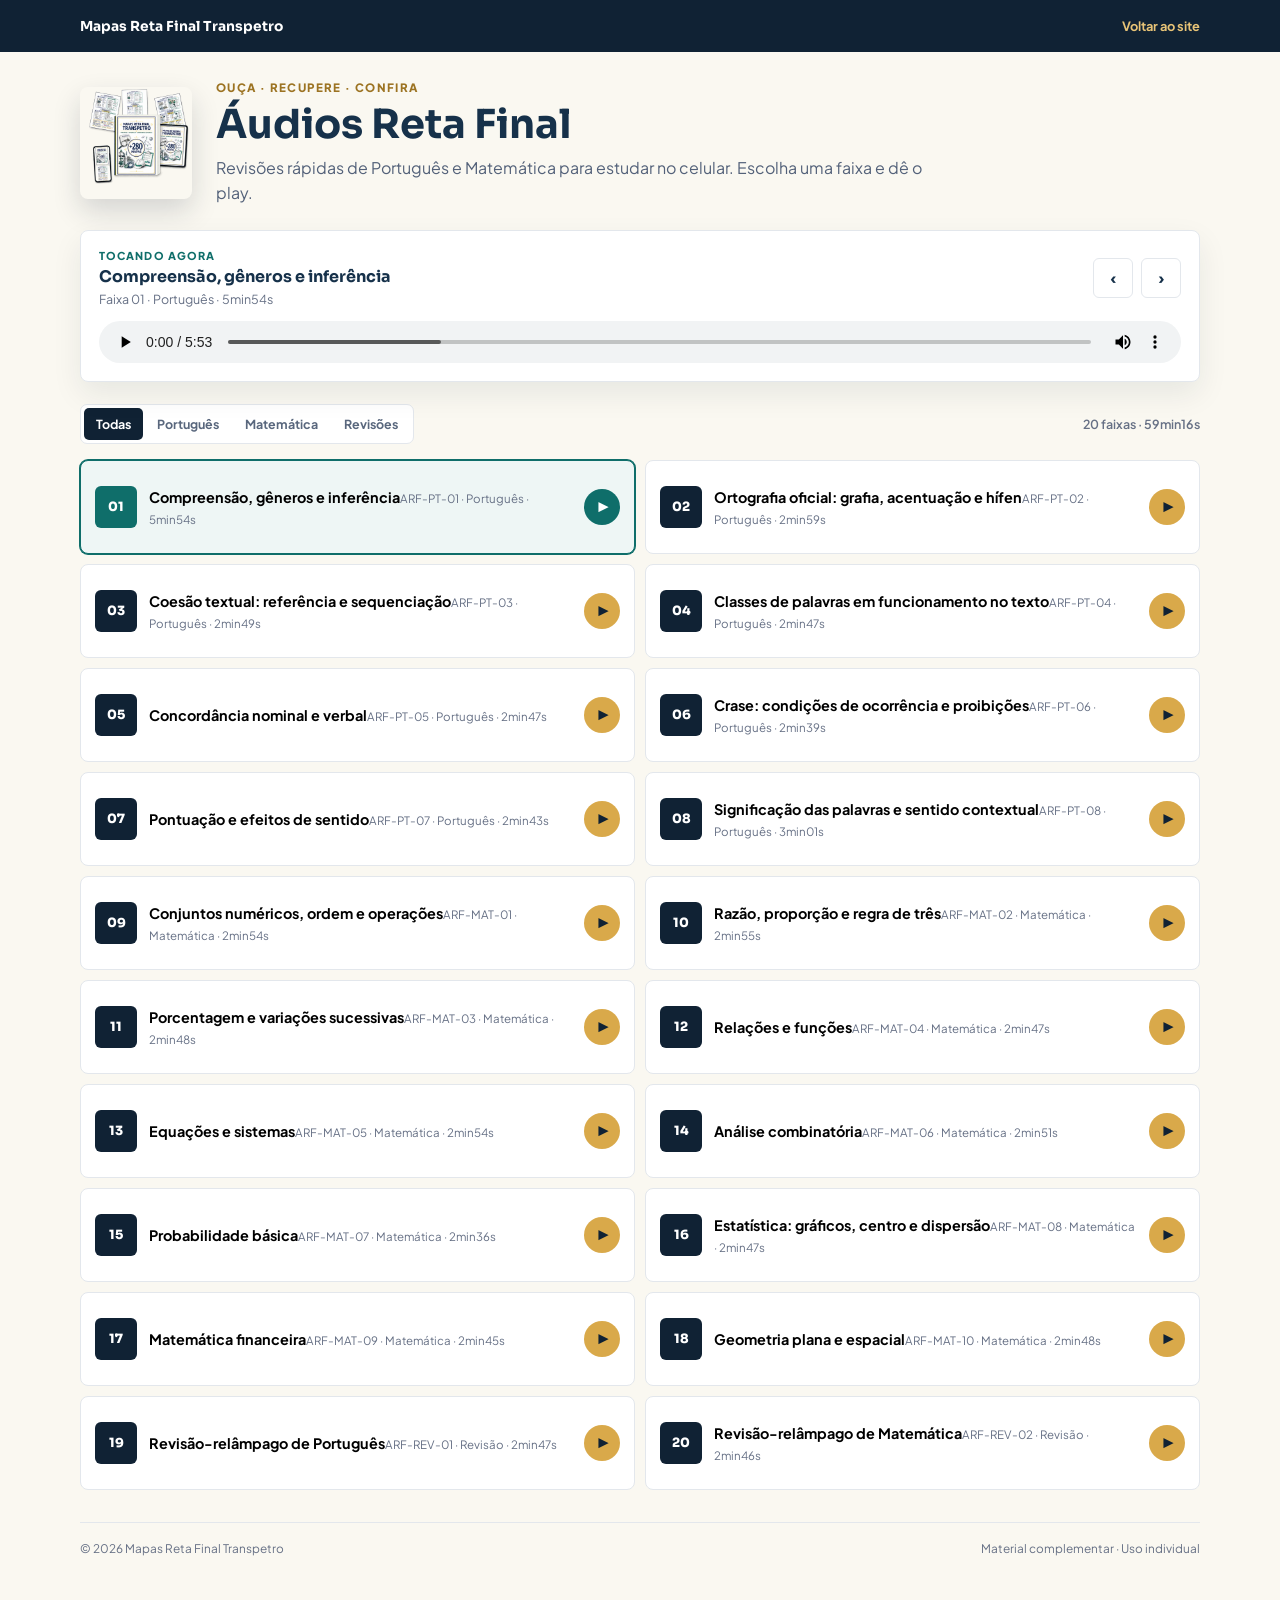
==== audios/index.html @ d71b15b5 "Adiciona player dos Audios Reta Final" ====
<!DOCTYPE html>
<html lang="pt-BR">
<head>
  <meta charset="UTF-8">
  <meta name="viewport" content="width=device-width, initial-scale=1.0">
  <meta name="theme-color" content="#102234">
  <meta name="description" content="Player dos Áudios Reta Final Transpetro: revisões de Português e Matemática baseadas no edital e nos mapas.">
  <title>Áudios Reta Final | Mapas Reta Final Transpetro</title>
  <link rel="preconnect" href="https://fonts.googleapis.com">
  <link rel="preconnect" href="https://fonts.gstatic.com" crossorigin>
  <link href="https://fonts.googleapis.com/css2?family=Plus+Jakarta+Sans:wght@400;500;600;700;800&family=Sora:wght@600;700;800&display=swap" rel="stylesheet">
  <style>
    :root{
      --navy:#102234;
      --ink:#16314a;
      --teal:#0f6e6a;
      --teal-dark:#0b5652;
      --gold:#d9a94a;
      --paper:#faf8f1;
      --white:#fff;
      --muted:#667085;
      --line:#e3e7ec;
      --soft:#eef6f5;
    }
    *{box-sizing:border-box}
    html{scroll-behavior:smooth}
    body{margin:0;background:var(--paper);color:var(--ink);font-family:"Plus Jakarta Sans",system-ui,sans-serif;letter-spacing:0;-webkit-font-smoothing:antialiased}
    button,a{font:inherit}
    button{cursor:pointer}
    .topbar{background:var(--navy);color:#fff}
    .topbar-inner{width:min(1120px,calc(100% - 32px));margin:auto;min-height:52px;display:flex;align-items:center;justify-content:space-between;gap:16px}
    .brand-mini{font-family:"Sora",sans-serif;font-weight:700;font-size:.86rem}
    .back{color:#e8c477;text-decoration:none;font-size:.8rem;font-weight:700}
    .shell{width:min(1120px,calc(100% - 32px));margin:auto;padding:28px 0 56px}
    .intro{display:grid;grid-template-columns:112px minmax(0,1fr);gap:24px;align-items:center;margin-bottom:24px}
    .cover{width:112px;aspect-ratio:1;object-fit:cover;border-radius:8px;box-shadow:0 12px 28px rgba(16,34,52,.16)}
    .eyebrow{margin:0 0 8px;color:#9c7322;font-weight:800;font-size:.72rem;text-transform:uppercase;letter-spacing:.12em}
    h1{margin:0;font-family:"Sora",sans-serif;font-size:2.5rem;line-height:1.08;letter-spacing:0}
    .lead{margin:10px 0 0;color:#536179;line-height:1.55;max-width:720px}
    .player{background:var(--white);border:1px solid var(--line);border-radius:8px;padding:18px;box-shadow:0 12px 30px rgba(16,34,52,.08);display:grid;grid-template-columns:minmax(0,1fr) auto;gap:14px 20px;align-items:center;margin-bottom:22px;position:sticky;top:10px;z-index:5}
    .now-label{font-size:.68rem;font-weight:800;text-transform:uppercase;color:var(--teal);letter-spacing:.1em;margin-bottom:5px}
    .now-title{font-family:"Sora",sans-serif;font-weight:700;line-height:1.25}
    .now-meta{font-size:.78rem;color:var(--muted);margin-top:4px}
    audio{width:100%;height:42px;grid-column:1/-1}
    .nav-controls{display:flex;gap:8px}
    .icon-btn{width:40px;height:40px;border:1px solid var(--line);border-radius:6px;background:#fff;color:var(--ink);font-weight:800;display:grid;place-items:center;transition:.15s}
    .icon-btn:hover{border-color:var(--teal);color:var(--teal);background:var(--soft)}
    .toolbar{display:flex;justify-content:space-between;align-items:center;gap:14px;margin-bottom:16px}
    .tabs{display:inline-flex;border:1px solid var(--line);border-radius:7px;background:#fff;padding:3px;gap:2px}
    .tab{border:0;background:transparent;color:#59677d;border-radius:5px;padding:8px 12px;font-size:.78rem;font-weight:700;white-space:nowrap}
    .tab.active{background:var(--navy);color:#fff}
    .count{font-size:.78rem;color:var(--muted);font-weight:600}
    .track-list{display:grid;grid-template-columns:repeat(2,minmax(0,1fr));gap:10px}
    .track{min-height:94px;background:#fff;border:1px solid var(--line);border-radius:8px;padding:14px;display:grid;grid-template-columns:42px minmax(0,1fr) auto;gap:12px;align-items:center;text-align:left;transition:.16s}
    .track:hover{border-color:#b6c2cd;box-shadow:0 8px 20px rgba(16,34,52,.07);transform:translateY(-1px)}
    .track.active{border-color:var(--teal);background:var(--soft);box-shadow:0 0 0 1px var(--teal)}
    .track-number{width:42px;height:42px;border-radius:6px;background:var(--navy);color:#fff;display:grid;place-items:center;font-family:"Sora",sans-serif;font-size:.8rem;font-weight:800}
    .track.active .track-number{background:var(--teal)}
    .track-title{font-weight:700;line-height:1.25;font-size:.9rem}
    .track-meta{font-size:.72rem;color:var(--muted);margin-top:5px}
    .play{width:36px;height:36px;border:0;border-radius:50%;background:var(--gold);color:var(--navy);display:grid;place-items:center;font-size:.82rem;padding-left:2px}
    .track.active .play{background:var(--teal);color:#fff}
    .empty{display:none;padding:32px;text-align:center;color:var(--muted)}
    footer{margin-top:32px;padding-top:18px;border-top:1px solid var(--line);display:flex;justify-content:space-between;gap:16px;color:var(--muted);font-size:.74rem}
    @media(max-width:760px){
      .shell{width:min(100% - 24px,620px);padding-top:20px}
      .topbar-inner{width:calc(100% - 24px)}
      .intro{grid-template-columns:78px minmax(0,1fr);gap:14px;margin-bottom:18px}
      .cover{width:78px}
      .lead{font-size:.86rem;margin-top:7px}
      .player{top:6px;padding:14px;grid-template-columns:minmax(0,1fr) auto}
      .track-list{grid-template-columns:1fr}
      .toolbar{align-items:flex-start;flex-direction:column}
      .tabs{width:100%;overflow-x:auto}
      .tab{flex:1}
      footer{flex-direction:column}
    }
    @media(max-width:430px){
      .intro{grid-template-columns:1fr}
      .cover{width:72px}
      h1{font-size:1.55rem}
      .player{position:relative;top:auto}
      .track{grid-template-columns:38px minmax(0,1fr) 34px;padding:12px;gap:10px}
      .track-number{width:38px;height:38px}
      .play{width:34px;height:34px}
    }
  </style>
</head>
<body>
  <header class="topbar">
    <div class="topbar-inner">
      <div class="brand-mini">Mapas Reta Final Transpetro</div>
      <a class="back" href="../">Voltar ao site</a>
    </div>
  </header>

  <main class="shell">
    <section class="intro" aria-labelledby="page-title">
      <img class="cover" src="../hero-geral-480.webp" alt="Mapas Reta Final Transpetro">
      <div>
        <p class="eyebrow">Ouça · Recupere · Confira</p>
        <h1 id="page-title">Áudios Reta Final</h1>
        <p class="lead">Revisões rápidas de Português e Matemática para estudar no celular. Escolha uma faixa e dê o play.</p>
      </div>
    </section>

    <section class="player" aria-label="Player de áudio">
      <div>
        <div class="now-label">Tocando agora</div>
        <div class="now-title" id="nowTitle">Compreensão, gêneros e inferência</div>
        <div class="now-meta" id="nowMeta">Faixa 01 · Português · 5min54s</div>
      </div>
      <div class="nav-controls">
        <button class="icon-btn" id="prevBtn" type="button" title="Faixa anterior" aria-label="Faixa anterior">‹</button>
        <button class="icon-btn" id="nextBtn" type="button" title="Próxima faixa" aria-label="Próxima faixa">›</button>
      </div>
      <audio id="audioPlayer" controls preload="metadata">
        <source id="audioSource" src="faixas/01-ARF-PT-01-compreensao-generos-inferencia.mp3" type="audio/mpeg">
        Seu navegador não oferece suporte à reprodução de áudio.
      </audio>
    </section>

    <div class="toolbar">
      <div class="tabs" role="tablist" aria-label="Filtrar módulo">
        <button class="tab active" type="button" data-filter="all">Todas</button>
        <button class="tab" type="button" data-filter="pt">Português</button>
        <button class="tab" type="button" data-filter="mat">Matemática</button>
        <button class="tab" type="button" data-filter="rev">Revisões</button>
      </div>
      <div class="count" id="trackCount">20 faixas · 59min16s</div>
    </div>

    <section class="track-list" id="trackList" aria-label="Lista de faixas"></section>
    <div class="empty" id="emptyState">Nenhuma faixa encontrada.</div>

    <footer>
      <span>© 2026 Mapas Reta Final Transpetro</span>
      <span>Material complementar · Uso individual</span>
    </footer>
  </main>

  <script>
    const tracks = [
      {group:'pt', code:'ARF-PT-01', title:'Compreensão, gêneros e inferência', duration:'5min54s', file:'01-ARF-PT-01-compreensao-generos-inferencia.mp3'},
      {group:'pt', code:'ARF-PT-02', title:'Ortografia oficial: grafia, acentuação e hífen', duration:'2min59s', file:'02-arf-pt-02-ortografia-oficial-grafia-acentuacao-e-hifen.mp3'},
      {group:'pt', code:'ARF-PT-03', title:'Coesão textual: referência e sequenciação', duration:'2min49s', file:'03-arf-pt-03-coesao-textual-referencia-e-sequenciacao.mp3'},
      {group:'pt', code:'ARF-PT-04', title:'Classes de palavras em funcionamento no texto', duration:'2min47s', file:'04-arf-pt-04-classes-de-palavras-em-funcionamento-no-texto.mp3'},
      {group:'pt', code:'ARF-PT-05', title:'Concordância nominal e verbal', duration:'2min47s', file:'05-arf-pt-05-concordancia-nominal-e-verbal.mp3'},
      {group:'pt', code:'ARF-PT-06', title:'Crase: condições de ocorrência e proibições', duration:'2min39s', file:'06-arf-pt-06-crase-condicoes-de-ocorrencia-e-proibicoes.mp3'},
      {group:'pt', code:'ARF-PT-07', title:'Pontuação e efeitos de sentido', duration:'2min43s', file:'07-arf-pt-07-pontuacao-e-efeitos-de-sentido.mp3'},
      {group:'pt', code:'ARF-PT-08', title:'Significação das palavras e sentido contextual', duration:'3min01s', file:'08-arf-pt-08-significacao-das-palavras-e-sentido-contextual.mp3'},
      {group:'mat', code:'ARF-MAT-01', title:'Conjuntos numéricos, ordem e operações', duration:'2min54s', file:'09-arf-mat-01-conjuntos-numericos-ordem-e-operacoes.mp3'},
      {group:'mat', code:'ARF-MAT-02', title:'Razão, proporção e regra de três', duration:'2min55s', file:'10-arf-mat-02-razao-proporcao-e-regra-de-tres.mp3'},
      {group:'mat', code:'ARF-MAT-03', title:'Porcentagem e variações sucessivas', duration:'2min48s', file:'11-arf-mat-03-porcentagem-e-variacoes-sucessivas.mp3'},
      {group:'mat', code:'ARF-MAT-04', title:'Relações e funções', duration:'2min47s', file:'12-arf-mat-04-relacoes-e-funcoes.mp3'},
      {group:'mat', code:'ARF-MAT-05', title:'Equações e sistemas', duration:'2min54s', file:'13-arf-mat-05-equacoes-e-sistemas.mp3'},
      {group:'mat', code:'ARF-MAT-06', title:'Análise combinatória', duration:'2min51s', file:'14-arf-mat-06-analise-combinatoria.mp3'},
      {group:'mat', code:'ARF-MAT-07', title:'Probabilidade básica', duration:'2min36s', file:'15-arf-mat-07-probabilidade-basica.mp3'},
      {group:'mat', code:'ARF-MAT-08', title:'Estatística: gráficos, centro e dispersão', duration:'2min47s', file:'16-arf-mat-08-estatistica-graficos-centro-e-dispersao.mp3'},
      {group:'mat', code:'ARF-MAT-09', title:'Matemática financeira', duration:'2min45s', file:'17-arf-mat-09-matematica-financeira.mp3'},
      {group:'mat', code:'ARF-MAT-10', title:'Geometria plana e espacial', duration:'2min48s', file:'18-arf-mat-10-geometria-plana-e-espacial.mp3'},
      {group:'rev', code:'ARF-REV-01', title:'Revisão-relâmpago de Português', duration:'2min47s', file:'19-arf-rev-01-revisao-relampago-de-portugues.mp3'},
      {group:'rev', code:'ARF-REV-02', title:'Revisão-relâmpago de Matemática', duration:'2min46s', file:'20-arf-rev-02-revisao-relampago-de-matematica.mp3'}
    ];

    const labels = {pt:'Português', mat:'Matemática', rev:'Revisão'};
    const player = document.getElementById('audioPlayer');
    const source = document.getElementById('audioSource');
    const list = document.getElementById('trackList');
    const nowTitle = document.getElementById('nowTitle');
    const nowMeta = document.getElementById('nowMeta');
    const count = document.getElementById('trackCount');
    let current = 0;
    let filter = 'all';

    function render(){
      const visible = tracks.map((track,index)=>({track,index})).filter(item=>filter==='all'||item.track.group===filter);
      list.innerHTML = visible.map(({track,index})=>`
        <button class="track ${index===current?'active':''}" type="button" data-index="${index}" aria-label="Ouvir ${track.title}">
          <span class="track-number">${String(index+1).padStart(2,'0')}</span>
          <span><span class="track-title">${track.title}</span><span class="track-meta">${track.code} · ${labels[track.group]} · ${track.duration}</span></span>
          <span class="play" aria-hidden="true">▶</span>
        </button>`).join('');
      count.textContent = filter==='all' ? '20 faixas · 59min16s' : `${visible.length} faixas`;
      document.getElementById('emptyState').style.display = visible.length ? 'none' : 'block';
      list.querySelectorAll('.track').forEach(button=>button.addEventListener('click',()=>selectTrack(Number(button.dataset.index),true)));
    }

    function selectTrack(index, autoplay){
      current = (index + tracks.length) % tracks.length;
      const track = tracks[current];
      source.src = `faixas/${track.file}`;
      player.load();
      nowTitle.textContent = track.title;
      nowMeta.textContent = `Faixa ${String(current+1).padStart(2,'0')} · ${labels[track.group]} · ${track.duration}`;
      render();
      document.querySelector('.player').scrollIntoView({behavior:'smooth',block:'nearest'});
      if(autoplay) player.play().catch(()=>{});
    }

    document.querySelectorAll('.tab').forEach(tab=>tab.addEventListener('click',()=>{
      document.querySelectorAll('.tab').forEach(item=>item.classList.remove('active'));
      tab.classList.add('active');
      filter = tab.dataset.filter;
      render();
    }));
    document.getElementById('prevBtn').addEventListener('click',()=>selectTrack(current-1,true));
    document.getElementById('nextBtn').addEventListener('click',()=>selectTrack(current+1,true));
    player.addEventListener('ended',()=>selectTrack(current+1,true));
    render();
  </script>
</body>
</html>
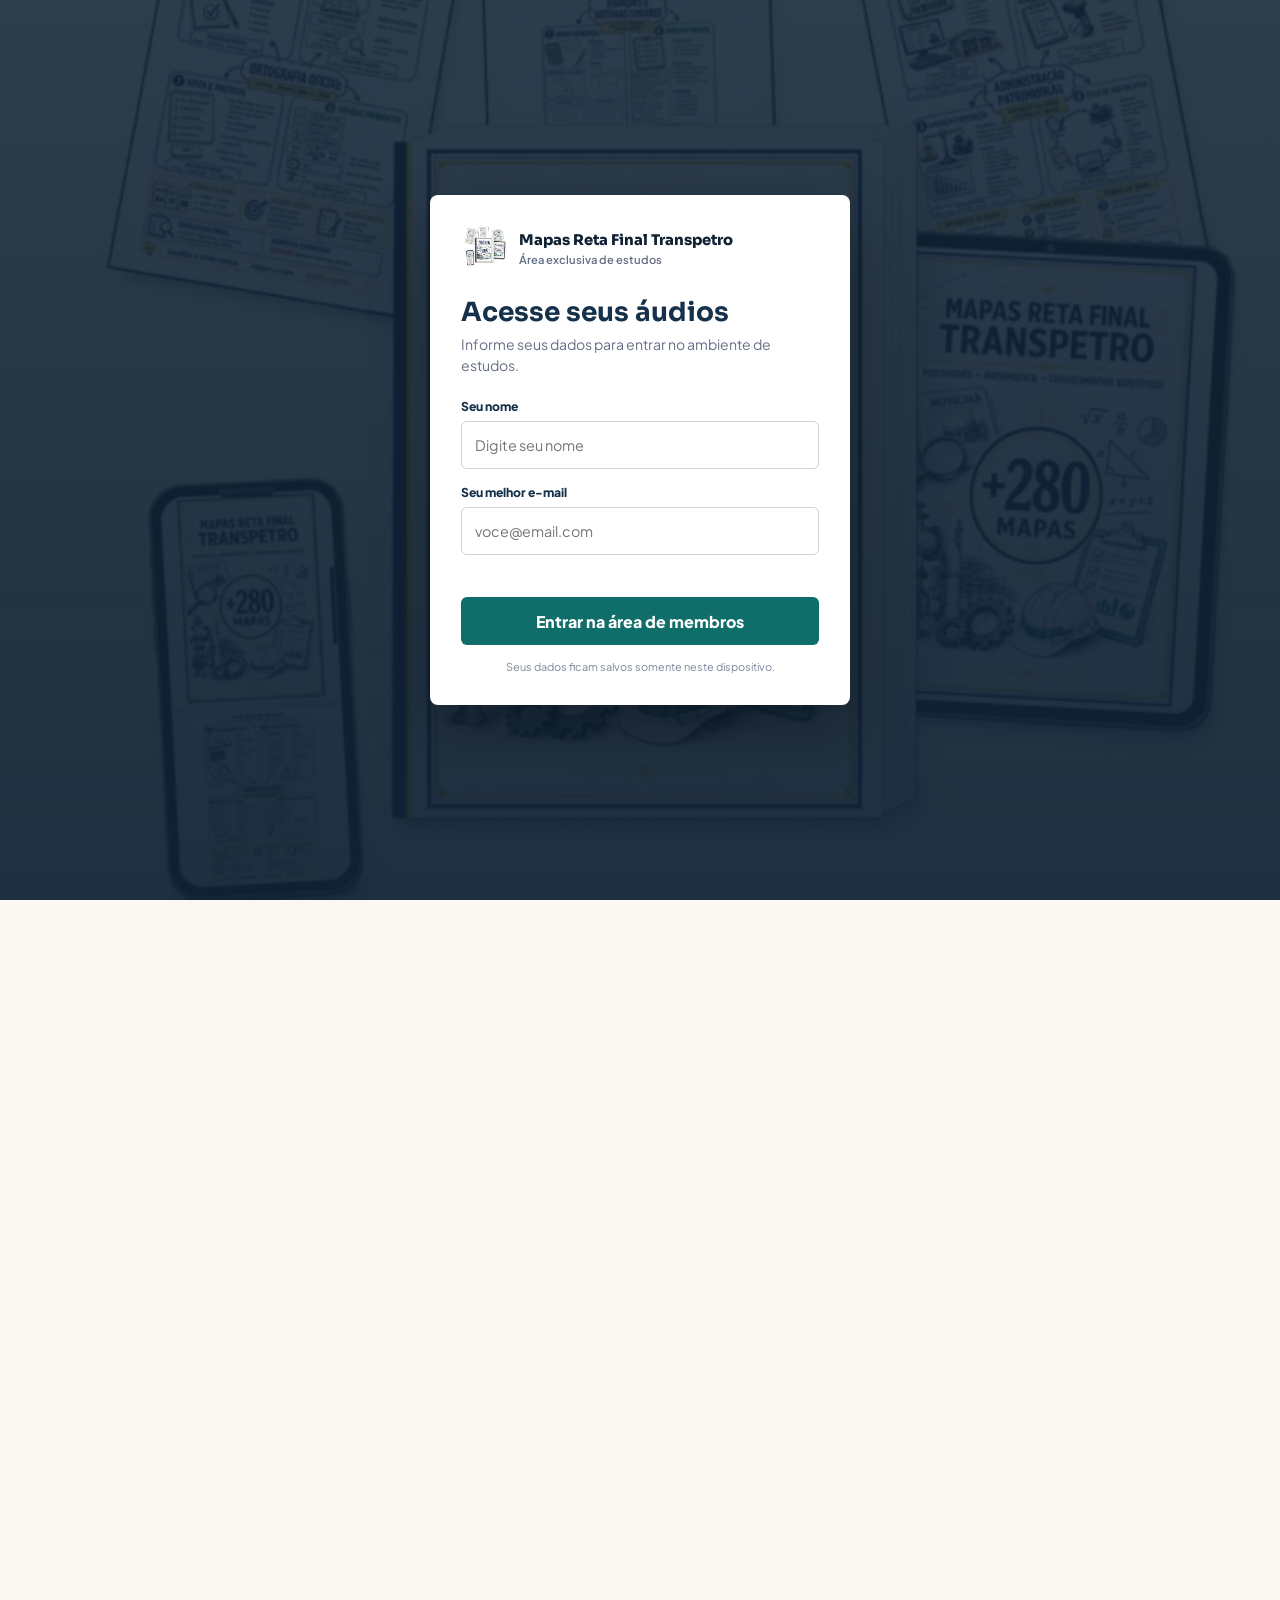
==== commit 624e7ee4: "Adiciona acesso persistente aos audios" ====
--- a/audios/index.html
+++ b/audios/index.html
@@ -27,6 +27,26 @@
     body{margin:0;background:var(--paper);color:var(--ink);font-family:"Plus Jakarta Sans",system-ui,sans-serif;letter-spacing:0;-webkit-font-smoothing:antialiased}
     button,a{font:inherit}
     button{cursor:pointer}
+    body.auth-pending{overflow:hidden}
+    body.auth-pending .site-content{visibility:hidden}
+    .login-gate{position:fixed;inset:0;z-index:1000;display:grid;place-items:center;padding:24px;background:linear-gradient(rgba(16,34,52,.88),rgba(16,34,52,.94)),url('../hero-geral-480.webp') center/cover no-repeat}
+    .login-gate[hidden]{display:none}
+    .login-panel{width:min(100%,420px);background:var(--white);border:1px solid rgba(255,255,255,.22);border-radius:8px;padding:30px;box-shadow:0 24px 60px rgba(0,0,0,.28)}
+    .login-brand{display:flex;align-items:center;gap:12px;margin-bottom:26px}
+    .login-mark{width:46px;height:46px;border-radius:7px;object-fit:cover}
+    .login-brand-name{font-family:"Sora",sans-serif;font-size:.92rem;font-weight:800;color:var(--navy)}
+    .login-brand-subtitle{margin-top:3px;color:var(--muted);font-size:.7rem;font-weight:600}
+    .login-panel h1{font-size:1.65rem;margin-bottom:8px}
+    .login-copy{margin:0 0 22px;color:var(--muted);font-size:.88rem;line-height:1.5}
+    .field{display:grid;gap:7px;margin-bottom:15px}
+    .field label{font-size:.76rem;font-weight:800;color:var(--ink)}
+    .field input{width:100%;height:48px;border:1px solid #cdd5df;border-radius:6px;padding:0 13px;background:#fff;color:var(--ink);font:inherit;font-size:.9rem;outline:none}
+    .field input:focus{border-color:var(--teal);box-shadow:0 0 0 3px rgba(15,110,106,.12)}
+    .field input[aria-invalid="true"]{border-color:#b42318}
+    .login-error{min-height:20px;margin:-3px 0 10px;color:#b42318;font-size:.74rem;font-weight:700}
+    .login-submit{width:100%;height:48px;border:0;border-radius:6px;background:var(--teal);color:#fff;font-weight:800;transition:.15s}
+    .login-submit:hover{background:var(--teal-dark)}
+    .login-note{margin:14px 0 0;text-align:center;color:#7a8699;font-size:.68rem;line-height:1.4}
     .topbar{background:var(--navy);color:#fff}
     .topbar-inner{width:min(1120px,calc(100% - 32px));margin:auto;min-height:52px;display:flex;align-items:center;justify-content:space-between;gap:16px}
     .brand-mini{font-family:"Sora",sans-serif;font-weight:700;font-size:.86rem}
@@ -76,6 +96,9 @@
       footer{flex-direction:column}
     }
     @media(max-width:430px){
+      .login-gate{padding:16px}
+      .login-panel{padding:24px 20px}
+      .login-panel h1{font-size:1.4rem}
       .intro{grid-template-columns:1fr}
       .cover{width:72px}
       h1{font-size:1.55rem}
@@ -86,7 +109,33 @@
     }
   </style>
 </head>
-<body>
+<body class="auth-pending">
+  <section class="login-gate" id="loginGate" aria-labelledby="loginTitle">
+    <form class="login-panel" id="loginForm" novalidate>
+      <div class="login-brand">
+        <img class="login-mark" src="../hero-geral-480.webp" alt="">
+        <div>
+          <div class="login-brand-name">Mapas Reta Final Transpetro</div>
+          <div class="login-brand-subtitle">Área exclusiva de estudos</div>
+        </div>
+      </div>
+      <h1 id="loginTitle">Acesse seus áudios</h1>
+      <p class="login-copy">Informe seus dados para entrar no ambiente de estudos.</p>
+      <div class="field">
+        <label for="loginName">Seu nome</label>
+        <input id="loginName" name="name" type="text" autocomplete="name" placeholder="Digite seu nome" required>
+      </div>
+      <div class="field">
+        <label for="loginEmail">Seu melhor e-mail</label>
+        <input id="loginEmail" name="email" type="email" autocomplete="email" placeholder="voce@email.com" required>
+      </div>
+      <div class="login-error" id="loginError" role="alert" aria-live="polite"></div>
+      <button class="login-submit" type="submit">Entrar na área de membros</button>
+      <p class="login-note">Seus dados ficam salvos somente neste dispositivo.</p>
+    </form>
+  </section>
+
+  <div class="site-content">
   <header class="topbar">
     <div class="topbar-inner">
       <div class="brand-mini">Mapas Reta Final Transpetro</div>
@@ -138,8 +187,49 @@
       <span>Material complementar · Uso individual</span>
     </footer>
   </main>
+  </div>
 
   <script>
+    const accessKey = 'mapasTranspetroAudioAccess';
+    const loginGate = document.getElementById('loginGate');
+    const loginForm = document.getElementById('loginForm');
+    const loginName = document.getElementById('loginName');
+    const loginEmail = document.getElementById('loginEmail');
+    const loginError = document.getElementById('loginError');
+
+    function unlockAccess(){
+      loginGate.hidden = true;
+      document.body.classList.remove('auth-pending');
+    }
+
+    try {
+      if(localStorage.getItem(accessKey)) unlockAccess();
+    } catch(error) {}
+
+    loginForm.addEventListener('submit',(event)=>{
+      event.preventDefault();
+      const name = loginName.value.trim();
+      const email = loginEmail.value.trim();
+      const validEmail = /^[^\s@]+@[^\s@]+\.[^\s@]+$/.test(email);
+      loginName.setAttribute('aria-invalid',String(name.length < 2));
+      loginEmail.setAttribute('aria-invalid',String(!validEmail));
+      if(name.length < 2){
+        loginError.textContent = 'Informe seu nome para continuar.';
+        loginName.focus();
+        return;
+      }
+      if(!validEmail){
+        loginError.textContent = 'Informe um e-mail válido para continuar.';
+        loginEmail.focus();
+        return;
+      }
+      try {
+        localStorage.setItem(accessKey,JSON.stringify({name,email,accessedAt:new Date().toISOString()}));
+      } catch(error) {}
+      loginError.textContent = '';
+      unlockAccess();
+    });
+
     const tracks = [
       {group:'pt', code:'ARF-PT-01', title:'Compreensão, gêneros e inferência', duration:'5min54s', file:'01-ARF-PT-01-compreensao-generos-inferencia.mp3'},
       {group:'pt', code:'ARF-PT-02', title:'Ortografia oficial: grafia, acentuação e hífen', duration:'2min59s', file:'02-arf-pt-02-ortografia-oficial-grafia-acentuacao-e-hifen.mp3'},
